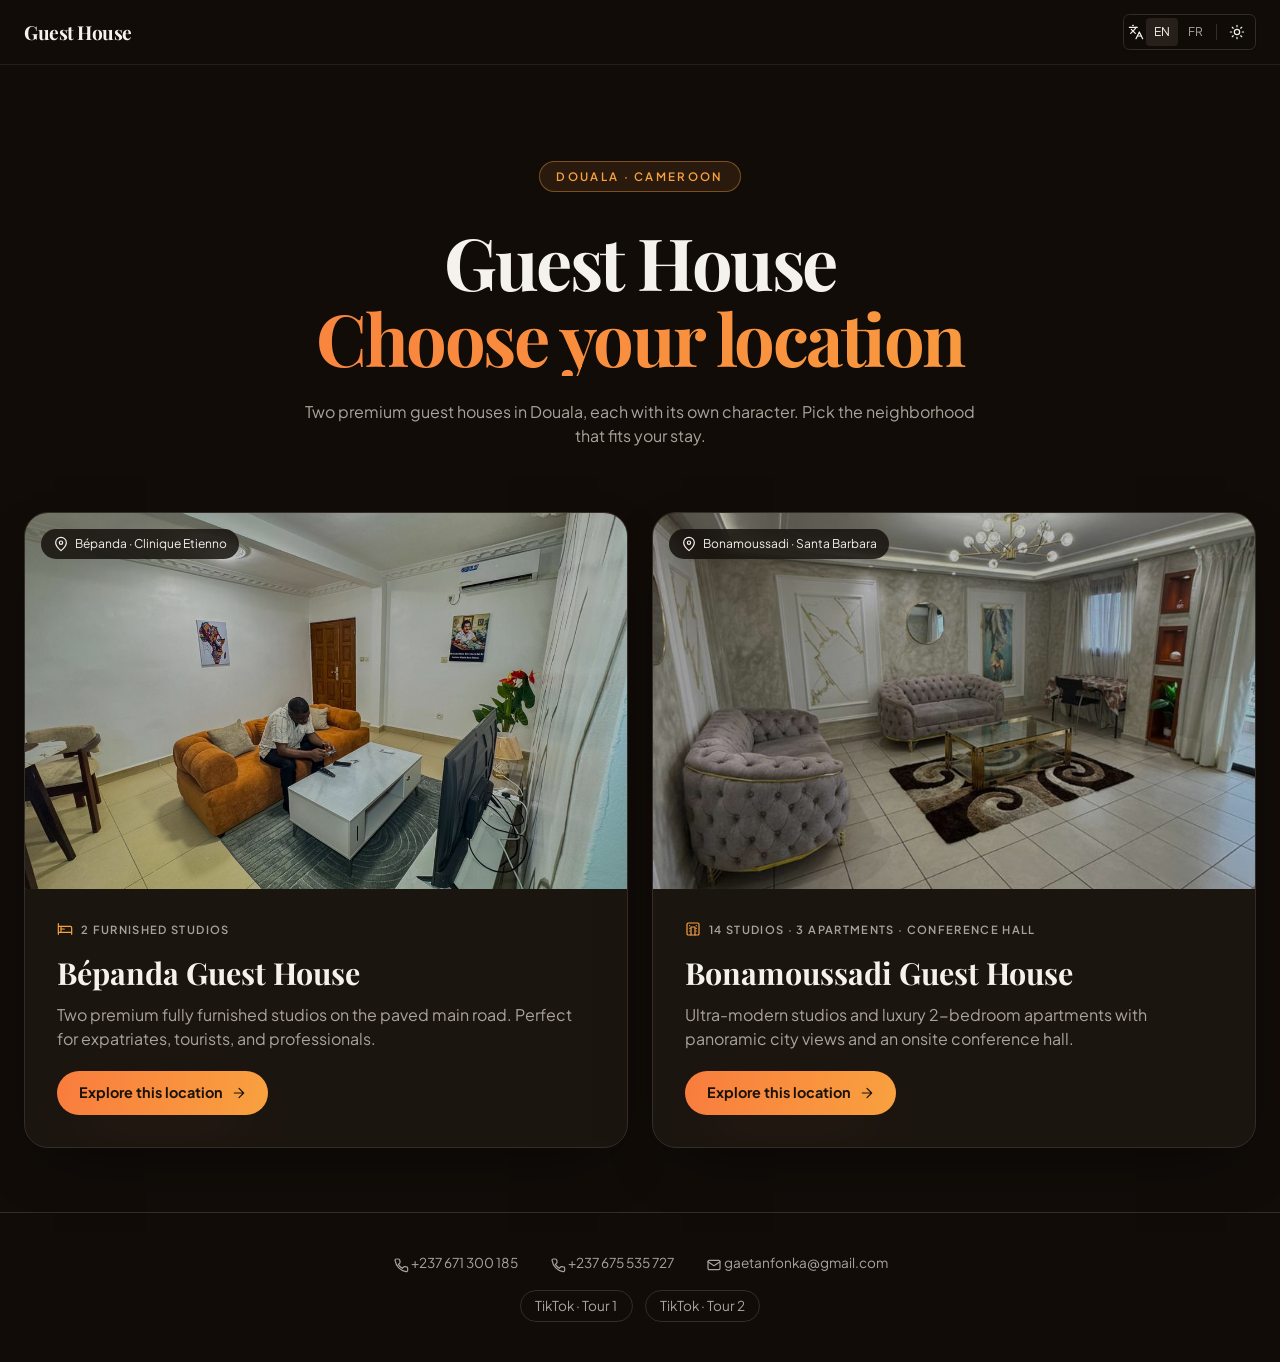
==== index.html @ 6870a605 "Initial upload of Douala Best Dream Stay" ====
<!doctype html>
<html lang="en">

<head>

    <meta charset="utf-8">

    <meta name="viewport"
          content="width=device-width, initial-scale=1">

    <meta name="description"
          content="Explore furnished guest house accommodation in Bépanda and Bonamoussadi, Douala. View property features, amenities, photos and contact details.">

    <meta name="author"
          content="Douala Best Dream Stay">

    <title>
        Douala Best Dream Stay | Furnished Guest Houses in Douala
    </title>
    <link rel="icon" type="image/png" href="favicon.png">
    <link rel="canonical"
          href="https://douala-best-dream-stay.lovable.app/">

    <meta name="robots"
          content="index, follow, max-image-preview:large">

    <meta name="theme-color"
          content="#29221d">

    <!-- Open Graph SEO -->

    <meta property="og:site_name"
          content="Douala Best Dream Stay">

    <meta property="og:locale"
          content="en_US">

    <meta property="og:type"
          content="website">

    <meta property="og:title"
          content="Douala Best Dream Stay | Guest Houses in Douala">

    <meta property="og:description"
          content="Choose between two guest house locations in Bépanda and Bonamoussadi, Douala, Cameroon.">

    <meta property="og:url"
          content="https://douala-best-dream-stay.lovable.app/">

    <meta property="og:image"
          content="https://douala-best-dream-stay.lovable.app/images/bepanda/living1.jpeg">

    <meta property="og:image:alt"
          content="Furnished guest house living space in Douala">

    <!-- Twitter SEO -->

    <meta name="twitter:card"
          content="summary_large_image">

    <meta name="twitter:title"
          content="Douala Best Dream Stay | Guest Houses in Douala">

    <meta name="twitter:description"
          content="Choose between two guest house locations in Bépanda and Bonamoussadi, Douala, Cameroon.">

    <meta name="twitter:image"
          content="https://douala-best-dream-stay.lovable.app/images/bepanda/living1.jpeg">

    <meta name="twitter:image:alt"
          content="Furnished guest house living space in Douala">

    <!-- Structured Data -->

    <script type="application/ld+json">
    {
        "@context": "https://schema.org",
        "@type": "WebSite",
        "name": "Douala Best Dream Stay",
        "url": "https://douala-best-dream-stay.lovable.app/",
        "description": "Guest house accommodation in Bépanda and Bonamoussadi, Douala, Cameroon.",
        "inLanguage": ["en", "fr"],
        "publisher": {
            "@type": "Organization",
            "name": "Douala Best Dream Stay",
            "email": "gaetanfonka@gmail.com",
            "telephone": [
                "+237671300185",
                "+237675535727"
            ]
        }
    }
    </script>

    <!-- Website Icon -->

    <link rel="icon"
          href="favicon.svg"
          type="image/svg+xml">

    <link rel="alternate icon"
          href="favicon.ico"
          type="image/x-icon">

    <!-- Fonts -->

    <link rel="preconnect"
          href="https://fonts.googleapis.com">

    <link rel="preconnect"
          href="https://fonts.gstatic.com"
          crossorigin>

    <link href="https://fonts.googleapis.com/css2?family=Playfair+Display:wght@500;600;700;800&family=Plus+Jakarta+Sans:wght@400;500;600;700&display=swap"
          rel="stylesheet">

    <!-- Main Stylesheet -->

    <link rel="stylesheet"
          href="css/style.css">

</head>

<body data-page="home">

    <!-- JavaScript renders the homepage here -->

    <div id="app"></div>

    <!-- Main JavaScript -->

    <script src="js/script.js"></script>

</body>

</html>
---- css/style.css ----
/* =========================================
   DOUALA BEST DREAM STAY
   Main responsive stylesheet
========================================= */

:root {
    color-scheme: dark;
    --radius: .875rem;
    --background: oklch(.16 .012 60);
    --foreground: oklch(.96 .008 80);
    --card: oklch(.2 .014 62);
    --card-foreground: oklch(.96 .008 80);
    --primary: oklch(.78 .15 65);
    --primary-foreground: oklch(.19 .02 60);
    --secondary: oklch(.25 .016 62);
    --muted: oklch(.24 .014 62);
    --muted-foreground: oklch(.72 .015 70);
    --accent: oklch(.72 .17 45);
    --border: oklch(.3 .016 62);
    --input: oklch(.3 .016 62);
    --gradient-amber: linear-gradient(100deg, var(--accent), var(--primary));
    --shadow-glow: 0 20px 60px -20px color-mix(in oklab, var(--primary) 45%, transparent);
    --shadow-card: 0 24px 60px -30px oklch(0 0 0 / .8);
    --font-display: 'Playfair Display', Georgia, serif;
    --font-sans: 'Plus Jakarta Sans', ui-sans-serif, system-ui, sans-serif;
}

:root.light {
    color-scheme: light;
    --background: oklch(.975 .008 78);
    --foreground: oklch(.22 .018 55);
    --card: oklch(1 0 0);
    --card-foreground: oklch(.22 .018 55);
    --primary: oklch(.55 .15 55);
    --primary-foreground: oklch(.99 .004 80);
    --secondary: oklch(.93 .018 72);
    --muted: oklch(.94 .012 75);
    --muted-foreground: oklch(.48 .02 60);
    --accent: oklch(.63 .17 45);
    --border: oklch(.86 .018 70);
    --input: oklch(.86 .018 70);
    --shadow-glow: 0 20px 55px -24px color-mix(in oklab, var(--primary) 40%, transparent);
    --shadow-card: 0 22px 55px -34px oklch(.3 .03 55 / .35);
}

* {
    box-sizing: border-box;
    border-color: var(--border);
}

html {
    scroll-behavior: smooth;
    scroll-padding-top: 5rem;
}

body {
    margin: 0;
    min-height: 100vh;
    background: var(--background);
    color: var(--foreground);
    font-family: var(--font-sans);
    font-size: 16px;
    line-height: 1.5;
    -webkit-font-smoothing: antialiased;
    transition: background-color 180ms ease, color 180ms ease;
}

button,
a {
    font: inherit;
}

a {
    color: inherit;
    text-decoration: none;
}

button {
    cursor: pointer;
}

h1, h2, h3, .font-display {
    font-family: var(--font-display);
}

img {
    display: block;
    max-width: 100%;
}

.container {
    width: 100%;
    max-width: 80rem;
    padding-inline: 1rem;
    margin-inline: auto;
}

.muted {
    color: var(--muted-foreground);
}

.primary {
    color: var(--primary);
}

.gradient-text {
    color: transparent;
    background: var(--gradient-amber);
    -webkit-background-clip: text;
    background-clip: text;
}

.gradient-button {
    display: inline-flex;
    align-items: center;
    justify-content: center;
    gap: .5rem;
    border: 0;
    border-radius: 999px;
    padding: .72rem 1.35rem;
    color: var(--primary-foreground);
    background: var(--gradient-amber);
    box-shadow: var(--shadow-glow);
    font-size: .9rem;
    font-weight: 700;
    transition: transform .2s ease;
}

.gradient-button:hover {
    transform: scale(1.03);
}

.outline-button {
    display: inline-flex;
    align-items: center;
    justify-content: center;
    border: 1px solid var(--border);
    border-radius: 999px;
    padding: .72rem 1.35rem;
    font-weight: 600;
    transition: border-color .2s ease;
}

.outline-button:hover {
    border-color: var(--primary);
}

/* HEADER */

.site-header {
    position: fixed;
    z-index: 50;
    inset: 0 0 auto;
    min-height: 4rem;
    border-bottom: 1px solid color-mix(in oklab, var(--border) 60%, transparent);
    background: color-mix(in oklab, var(--background) 85%, transparent);
    backdrop-filter: blur(24px);
}

.header-inner {
    display: flex;
    align-items: center;
    justify-content: space-between;
    gap: 1rem;
    min-height: 4rem;
}

.brand {
    font-family: var(--font-display);
    font-size: 1.2rem;
    font-weight: 700;
    letter-spacing: -.025em;
    white-space: nowrap;
}

.brand span {
    color: var(--primary);
}

.desktop-nav {
    display: flex;
    align-items: center;
    gap: 1.4rem;
    color: var(--muted-foreground);
    font-size: .86rem;
}

.desktop-nav a,
.footer a {
    transition: color .18s ease;
}

.desktop-nav a:hover,
.footer a:hover {
    color: var(--foreground);
}

.header-actions {
    display: flex;
    align-items: center;
    gap: .5rem;
}

.preferences {
    display: flex;
    align-items: center;
    height: 2.25rem;
    gap: .1rem;
    padding: .12rem .25rem;
    border: 1px solid var(--border);
    border-radius: .4rem;
    background: color-mix(in oklab, var(--background) 70%, transparent);
    box-shadow: 0 1px 2px #0002;
    backdrop-filter: blur(8px);
}

.preferences .lang-icon {
    margin-left: .3rem;
    color: var(--muted-foreground);
}

.pref-btn {
    min-width: 2rem;
    height: 1.75rem;
    padding: 0 .35rem;
    border: 0;
    border-radius: .25rem;
    color: var(--muted-foreground);
    background: transparent;
    font-size: .75rem;
}

.pref-btn.active {
    color: var(--foreground);
    background: var(--secondary);
}

.pref-divider {
    height: 1rem;
    width: 1px;
    margin: 0 .2rem;
    background: var(--border);
}

.theme-btn {
    width: 1.8rem;
    height: 1.8rem;
    display: grid;
    place-items: center;
    border: 0;
    border-radius: .3rem;
    background: transparent;
    color: var(--foreground);
}

.book-now {
    padding: .55rem 1.15rem;
    font-size: .85rem;
}

.menu-toggle {
    display: none;
    width: 2.25rem;
    height: 2.25rem;
    border: 1px solid var(--border);
    border-radius: .4rem;
    background: transparent;
    color: var(--foreground);
}

.mobile-nav {
    display: none;
    padding: .8rem 1rem 1rem;
    border-top: 1px solid var(--border);
    background: var(--background);
    font-size: .9rem;
}

.mobile-nav.open {
    display: grid;
    gap: .2rem;
}

.mobile-nav a {
    padding: .45rem 0;
    color: var(--muted-foreground);
}

.mobile-nav .gradient-button {
    justify-self: start;
    margin-top: .5rem;
    color: var(--primary-foreground);
    padding: .55rem 1rem;
}

/* HOMEPAGE */

.home-header {
    border-bottom: 1px solid color-mix(in oklab, var(--border) 60%, transparent);
}

.home-header .header-inner {
    min-height: 4rem;
}

.home-main {
    padding: 4rem 0 4rem;
}

.home-intro {
    text-align: center;
}

.eyebrow {
    display: inline-flex;
    align-items: center;
    border: 1px solid color-mix(in oklab, var(--primary) 40%, transparent);
    border-radius: 999px;
    padding: .38rem 1rem;
    color: var(--primary);
    background: color-mix(in oklab, var(--primary) 10%, transparent);
    font-size: .72rem;
    font-weight: 600;
    letter-spacing: .2em;
    text-transform: uppercase;
}

.home-intro h1 {
    margin: 2rem 0 0;
    font-size: clamp(3rem, 7vw, 4.5rem);
    line-height: 1.05;
    font-weight: 700;
    letter-spacing: -.035em;
}

.home-intro h1 span {
    display: block;
}

.home-intro p {
    max-width: 42rem;
    margin: 1.5rem auto 0;
    color: var(--muted-foreground);
}

.location-grid {
    display: grid;
    grid-template-columns: 1fr;
    gap: 1.5rem;
    margin-top: 4rem;
}

.location-card {
    overflow: hidden;
    border: 1px solid var(--border);
    border-radius: 1.5rem;
    background: var(--card);
    box-shadow: var(--shadow-card);
    transition: border-color .2s ease;
}

.location-card:hover {
    border-color: color-mix(in oklab, var(--primary) 50%, transparent);
}

.location-image {
    position: relative;
    overflow: hidden;
}

.location-image img {
    width: 100%;
    aspect-ratio: 16/10;
    object-fit: cover;
    filter: brightness(.75);
    transition: transform .7s ease;
}

.location-card:hover .location-image img {
    transform: scale(1.05);
}

.location-chip {
    position: absolute;
    top: 1rem;
    left: 1rem;
    display: inline-flex;
    align-items: center;
    gap: .4rem;
    border-radius: 999px;
    padding: .38rem .75rem;
    background: color-mix(in oklab, var(--background) 80%, transparent);
    backdrop-filter: blur(10px);
    font-size: .75rem;
}

.location-content {
    padding: 1.5rem;
}

.location-meta {
    display: flex;
    align-items: center;
    gap: .5rem;
    color: var(--muted-foreground);
    font-size: .7rem;
    font-weight: 600;
    letter-spacing: .12em;
    text-transform: uppercase;
}

.location-content h2 {
    margin: 1rem 0 0;
    font-size: clamp(1.5rem,3vw,1.9rem);
    line-height: 1.25;
}

.location-content p {
    margin: .7rem 0 0;
    color: var(--muted-foreground);
}

.location-content .gradient-button {
    margin-top: 1.25rem;
}

/* PROPERTY PAGES */

.property-main {
    padding-top: 4rem;
}

.property-hero {
    display: grid;
    grid-template-columns: 1fr;
    align-items: center;
    gap: 3rem;
    padding-top: 4rem;
    padding-bottom: 6rem;
}

.property-copy h1 {
    margin: 2rem 0 0;
    font-size: clamp(3rem,5.5vw,3.75rem);
    line-height: 1.05;
    letter-spacing: -.035em;
}

.property-copy h1 span {
    display: block;
}

.property-copy > p {
    max-width: 36rem;
    margin: 1.5rem 0 0;
    color: var(--muted-foreground);
}

.hero-actions {
    display: flex;
    flex-wrap: wrap;
    gap: .75rem;
    margin-top: 2rem;
}

.stats {
    display: flex;
    gap: 2.5rem;
    margin: 2.5rem 0 0;
}

.stats dt {
    color: var(--primary);
    font-family: var(--font-display);
    font-size: 1.5rem;
    font-weight: 700;
}

.stats dd {
    margin: 0;
    color: var(--muted-foreground);
    font-size: .85rem;
}

.hero-carousel {
    position: relative;
    overflow: hidden;
    border: 1px solid var(--border);
    border-radius: 1rem;
    box-shadow: var(--shadow-card);
}

.hero-carousel img {
    width: 100%;
    aspect-ratio: 4/3;
    object-fit: cover;
}

.carousel-shade {
    position: absolute;
    inset: 0;
    pointer-events: none;
    background: linear-gradient(to top, color-mix(in oklab, var(--background) 85%, transparent), transparent 55%);
}

.carousel-label {
    position: absolute;
    bottom: 1.25rem;
    left: 1.5rem;
    font-family: var(--font-display);
    font-size: 1.35rem;
    font-weight: 600;
}

.carousel-arrow {
    position: absolute;
    top: 50%;
    transform: translateY(-50%);
    display: grid;
    place-items: center;
    width: 2.5rem;
    height: 2.5rem;
    border: 0;
    border-radius: 50%;
    color: var(--foreground);
    background: color-mix(in oklab, var(--background) 70%, transparent);
    backdrop-filter: blur(10px);
}

.carousel-arrow:hover {
    background: var(--background);
}

.carousel-arrow.prev {
    left: .75rem;
}

.carousel-arrow.next {
    right: .75rem;
}

.content-section {
    padding: 4rem 0;
}

.section-title {
    margin: 0;
    font-size: 1.875rem;
    line-height: 1.2;
}

.section-lead {
    max-width: 42rem;
    margin: .75rem 0 0;
    color: var(--muted-foreground);
}

/* FEATURES */

.feature-grid {
    display: grid;
    grid-template-columns: 1fr;
    gap: 1.5rem;
    margin-top: 2.5rem;
}

.feature-card {
    overflow: hidden;
    border: 1px solid var(--border);
    border-radius: 1rem;
    background: var(--card);
    box-shadow: var(--shadow-card);
}

.feature-card img {
    width: 100%;
    aspect-ratio: 16/10;
    object-fit: cover;
}

.feature-card-copy {
    padding: 1.5rem;
}

.feature-card h3 {
    margin: 0;
    font-size: 1.25rem;
    font-weight: 600;
}

.feature-card p {
    margin: .5rem 0 0;
    color: var(--muted-foreground);
    font-size: .88rem;
}

/* GALLERY */

.gallery-section {
    padding: 5rem 0;
}

.gallery-grid {
    display: grid;
    grid-template-columns: 1fr;
    gap: 1rem;
    margin-top: 2.5rem;
}

.gallery-item {
    position: relative;
    overflow: hidden;
    border: 1px solid var(--border);
    border-radius: 1rem;
    box-shadow: var(--shadow-card);
}

.gallery-item img {
    width: 100%;
    aspect-ratio: 4/3;
    object-fit: cover;
    transition: transform .7s ease;
}

.gallery-item:hover img {
    transform: scale(1.05);
}

.gallery-item::after {
    content: '';
    position: absolute;
    inset: 0;
    background: linear-gradient(to top, color-mix(in oklab, var(--background) 85%, transparent), transparent 70%);
    pointer-events: none;
}

.gallery-item figcaption {
    position: absolute;
    z-index: 1;
    bottom: 1rem;
    left: 1.25rem;
    font-size: .88rem;
    font-weight: 600;
}

/* AMENITIES */

.amenity-grid {
    display: grid;
    grid-template-columns: 1fr;
    gap: 1rem;
    margin-top: 2.5rem;
}

.amenity-card {
    padding: 1.5rem;
    border: 1px solid var(--border);
    border-radius: 1rem;
    background: var(--card);
    box-shadow: var(--shadow-card);
    transition: border-color .2s ease;
}

.amenity-card:hover {
    border-color: color-mix(in oklab, var(--primary) 50%, transparent);
}

.amenity-card h3 {
    margin: .8rem 0 0;
    font-size: 1.12rem;
    font-weight: 600;
}

.amenity-card p {
    margin: .25rem 0 0;
    color: var(--muted-foreground);
    font-size: .85rem;
}

/* GUEST POLICY */

.policy-section {
    padding: 5rem 0;
    border-block: 1px solid var(--border);
    background: color-mix(in oklab, var(--card) 40%, transparent);
}

.policy-inner {
    max-width: 64rem;
}

.policy-grid {
    display: grid;
    grid-template-columns: 1fr;
    gap: 1.5rem;
    margin-top: 2.5rem;
}

.policy-card {
    padding: 1.5rem;
    border: 1px solid var(--border);
    border-radius: 1rem;
    background: var(--card);
    box-shadow: var(--shadow-card);
}

.policy-card h3 {
    margin: 0;
    color: var(--primary);
    font-size: 1.12rem;
    font-weight: 600;
}

.policy-card ul {
    display: grid;
    gap: .5rem;
    margin: .75rem 0 0;
    padding: 0;
    list-style: none;
    color: var(--muted-foreground);
    font-size: .88rem;
}

.policy-card li {
    display: flex;
    gap: .55rem;
}

.policy-card li::before {
    content: '•';
    color: var(--primary);
}

.policy-note {
    margin: 2rem 0 0;
    color: var(--muted-foreground);
    font-size: .88rem;
}

/* CONTACT */

.contact-section {
    max-width: 64rem;
    padding: 5rem 0;
}

.contact-grid {
    display: grid;
    grid-template-columns: 1fr;
    gap: 1rem;
    margin-top: 2.5rem;
}

.contact-card {
    padding: 1.5rem;
    border: 1px solid var(--border);
    border-radius: 1rem;
    background: var(--card);
    box-shadow: var(--shadow-card);
    transition: border-color .2s ease;
}

.contact-card:hover {
    border-color: var(--primary);
}

.contact-label {
    margin: .8rem 0 0;
    color: var(--muted-foreground);
    font-size: .85rem;
}

.contact-value {
    margin: .15rem 0 0;
    font-family: var(--font-display);
    font-size: 1.25rem;
    font-weight: 600;
}

.contact-location {
    margin-top: 1rem;
}

.contact-location .contact-value {
    margin-top: .15rem;
}

.contact-cta {
    margin-top: 2rem;
}

/* FOOTER */

.footer {
    padding: 2.5rem 0;
    border-top: 1px solid var(--border);
}

.footer-inner {
    display: flex;
    flex-direction: column;
    align-items: center;
    gap: 1rem;
    color: var(--muted-foreground);
    font-size: .85rem;
}

.footer-contact,
.footer-social {
    display: flex;
    flex-wrap: wrap;
    justify-content: center;
    gap: .5rem 2rem;
}

.footer-social {
    gap: .75rem;
}

.footer-social a {
    padding: .3rem .9rem;
    border: 1px solid var(--border);
    border-radius: 999px;
}

/* ICONS */

.icon {
    display: inline-block;
    width: 1.2rem;
    height: 1.2rem;
    flex: 0 0 auto;
    vertical-align: middle;
}

.icon.small {
    width: 1rem;
    height: 1rem;
}

/* TABLETS */

@media (min-width: 640px) {

    .container {
        padding-inline: 1.5rem;
    }

    .section-title {
        font-size: 2.25rem;
    }

    .feature-grid,
    .gallery-grid,
    .amenity-grid,
    .policy-grid,
    .contact-grid {
        grid-template-columns: repeat(2, minmax(0, 1fr));
    }

    .home-main {
        padding-top: 6rem;
    }

    .home-intro h1 {
        font-size: 4.5rem;
    }

    .location-content {
        padding: 2rem;
    }
}

/* NAVIGATION RESPONSIVENESS */

@media (max-width: 1023px) {

    .desktop-nav {
        display: none;
    }

    .menu-toggle {
        display: grid;
        place-items: center;
    }

    .book-now {
        display: none;
    }

    .property-hero {
        gap: 2rem;
    }
}

/* SMALL SCREENS */

@media (max-width: 639px) {

    .container {
        padding-inline: 1rem;
    }

    .feature-grid,
    .gallery-grid,
    .amenity-grid,
    .policy-grid,
    .contact-grid {
        grid-template-columns: 1fr;
    }
}

@media (max-width: 767px) {

    .property-hero {
        padding-top: 3rem;
        padding-bottom: 4rem;
    }

    .property-copy h1 {
        font-size: clamp(2.7rem, 12vw, 3.5rem);
    }

    .home-intro h1 {
        font-size: clamp(2.7rem, 11vw, 4rem);
    }

    .location-grid {
        margin-top: 2.5rem;
    }
}

/* DESKTOP */

@media (min-width: 1024px) {

    .location-grid,
    .property-hero {
        grid-template-columns: repeat(2, minmax(0, 1fr));
    }

    .gallery-grid,
    .amenity-grid {
        grid-template-columns: repeat(3, minmax(0, 1fr));
    }

    .property-hero {
        padding-top: 6rem;
        padding-bottom: 6rem;
    }
}

/* VERY SMALL SCREENS */

@media (max-width: 440px) {

    .brand {
        font-size: 1rem;
    }

    .preferences {
        transform: scale(.94);
        transform-origin: right center;
    }

    .stats {
        gap: 1.4rem;
    }

    .gallery-grid,
    .amenity-grid {
        grid-template-columns: 1fr;
    }

    .contact-value {
        font-size: 1.08rem;
    }
}
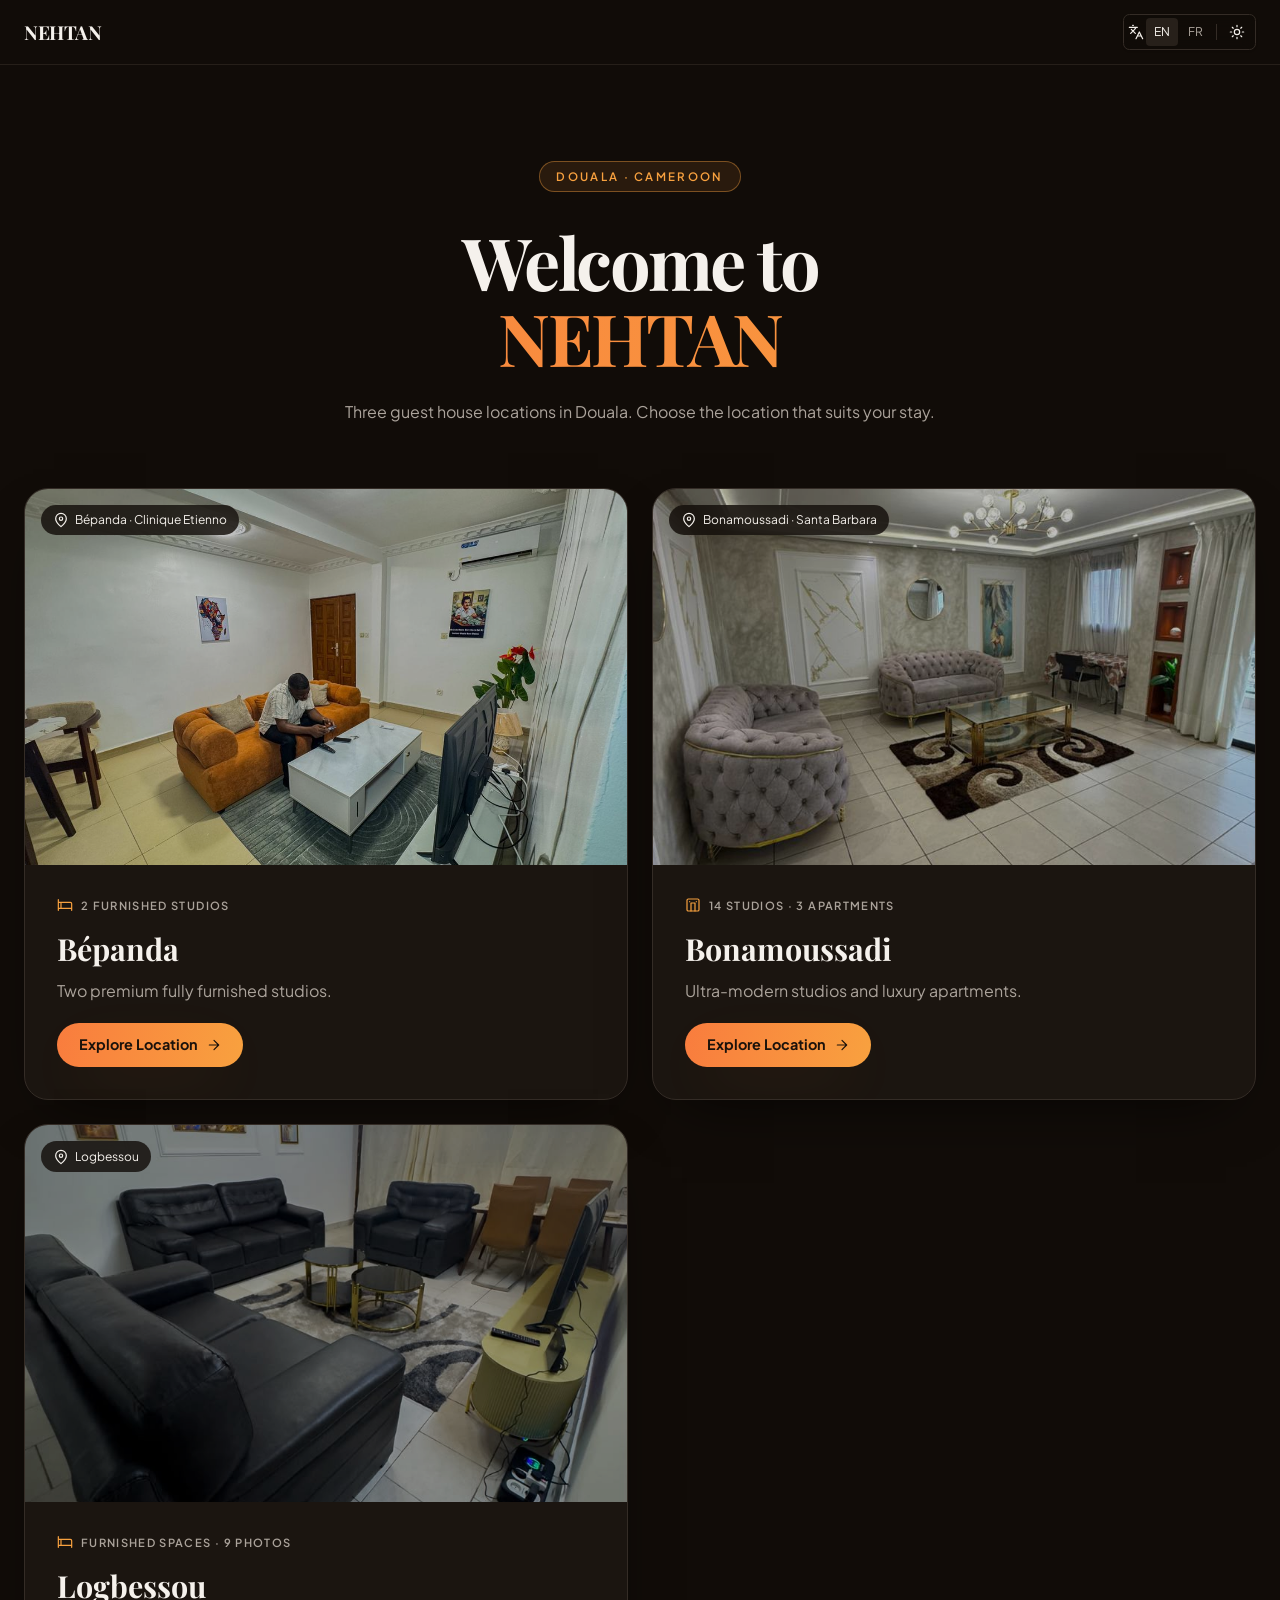
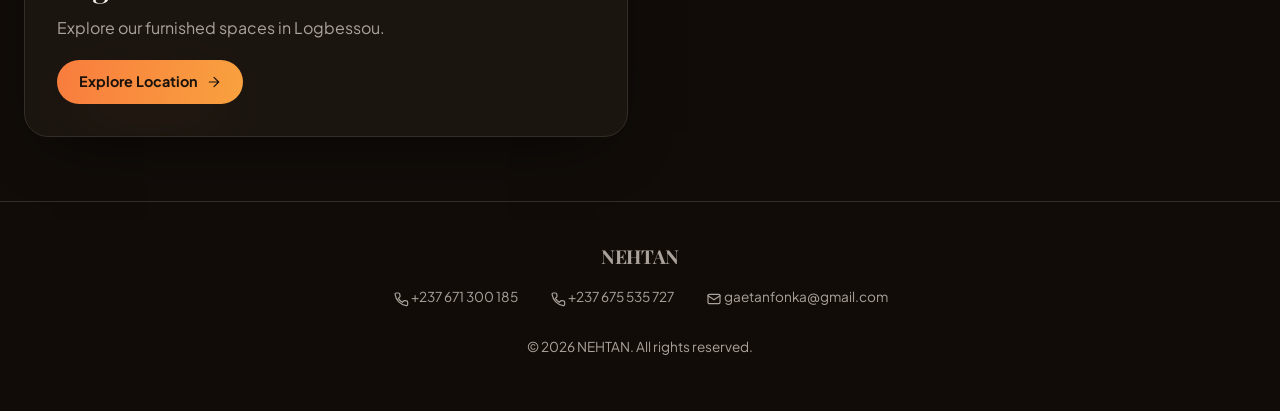
==== commit a3a77e05: "Update website and add Logbessou property" ====
--- a/index.html
+++ b/index.html
@@ -1,136 +1,22 @@
 <!doctype html>
 <html lang="en">
-
 <head>
-
-    <meta charset="utf-8">
-
-    <meta name="viewport"
-          content="width=device-width, initial-scale=1">
-
-    <meta name="description"
-          content="Explore furnished guest house accommodation in Bépanda and Bonamoussadi, Douala. View property features, amenities, photos and contact details.">
-
-    <meta name="author"
-          content="Douala Best Dream Stay">
-
-    <title>
-        Douala Best Dream Stay | Furnished Guest Houses in Douala
-    </title>
-    <link rel="icon" type="image/png" href="favicon.png">
-    <link rel="canonical"
-          href="https://douala-best-dream-stay.lovable.app/">
-
-    <meta name="robots"
-          content="index, follow, max-image-preview:large">
-
-    <meta name="theme-color"
-          content="#29221d">
-
-    <!-- Open Graph SEO -->
-
-    <meta property="og:site_name"
-          content="Douala Best Dream Stay">
-
-    <meta property="og:locale"
-          content="en_US">
-
-    <meta property="og:type"
-          content="website">
-
-    <meta property="og:title"
-          content="Douala Best Dream Stay | Guest Houses in Douala">
-
-    <meta property="og:description"
-          content="Choose between two guest house locations in Bépanda and Bonamoussadi, Douala, Cameroon.">
-
-    <meta property="og:url"
-          content="https://douala-best-dream-stay.lovable.app/">
-
-    <meta property="og:image"
-          content="https://douala-best-dream-stay.lovable.app/images/bepanda/living1.jpeg">
-
-    <meta property="og:image:alt"
-          content="Furnished guest house living space in Douala">
-
-    <!-- Twitter SEO -->
-
-    <meta name="twitter:card"
-          content="summary_large_image">
-
-    <meta name="twitter:title"
-          content="Douala Best Dream Stay | Guest Houses in Douala">
-
-    <meta name="twitter:description"
-          content="Choose between two guest house locations in Bépanda and Bonamoussadi, Douala, Cameroon.">
-
-    <meta name="twitter:image"
-          content="https://douala-best-dream-stay.lovable.app/images/bepanda/living1.jpeg">
-
-    <meta name="twitter:image:alt"
-          content="Furnished guest house living space in Douala">
-
-    <!-- Structured Data -->
-
-    <script type="application/ld+json">
-    {
-        "@context": "https://schema.org",
-        "@type": "WebSite",
-        "name": "Douala Best Dream Stay",
-        "url": "https://douala-best-dream-stay.lovable.app/",
-        "description": "Guest house accommodation in Bépanda and Bonamoussadi, Douala, Cameroon.",
-        "inLanguage": ["en", "fr"],
-        "publisher": {
-            "@type": "Organization",
-            "name": "Douala Best Dream Stay",
-            "email": "gaetanfonka@gmail.com",
-            "telephone": [
-                "+237671300185",
-                "+237675535727"
-            ]
-        }
-    }
-    </script>
-
-    <!-- Website Icon -->
-
-    <link rel="icon"
-          href="favicon.svg"
-          type="image/svg+xml">
-
-    <link rel="alternate icon"
-          href="favicon.ico"
-          type="image/x-icon">
-
-    <!-- Fonts -->
-
-    <link rel="preconnect"
-          href="https://fonts.googleapis.com">
-
-    <link rel="preconnect"
-          href="https://fonts.gstatic.com"
-          crossorigin>
-
-    <link href="https://fonts.googleapis.com/css2?family=Playfair+Display:wght@500;600;700;800&family=Plus+Jakarta+Sans:wght@400;500;600;700&display=swap"
-          rel="stylesheet">
-
-    <!-- Main Stylesheet -->
-
-    <link rel="stylesheet"
-          href="css/style.css">
-
+  <meta charset="utf-8">
+  <meta name="viewport" content="width=device-width, initial-scale=1">
+  <meta name="description" content="Three guest houses in Douala, Cameroon: Bépanda, Bonamoussadi and Logbessou. Fully furnished studios and luxury apartments.">
+  <meta property="og:title" content="Dwala Best Dreams — Choose Your Location">
+  <meta property="og:description" content="Three guest houses in Douala, Cameroon. Pick the neighborhood that fits your stay.">
+  <meta property="og:type" content="website">
+  <meta name="twitter:card" content="summary_large_image">
+  <title>Dwala Best Dreams — Choose Your Location</title>
+  <link rel="icon" href="favicon.ico" type="image/x-icon">
+  <link rel="preconnect" href="https://fonts.googleapis.com">
+  <link rel="preconnect" href="https://fonts.gstatic.com" crossorigin>
+  <link href="https://fonts.googleapis.com/css2?family=Playfair+Display:wght@500;600;700;800&family=Plus+Jakarta+Sans:wght@400;500;600;700&display=swap" rel="stylesheet">
+  <link rel="stylesheet" href="css/style.css">
 </head>
-
 <body data-page="home">
-
-    <!-- JavaScript renders the homepage here -->
-
-    <div id="app"></div>
-
-    <!-- Main JavaScript -->
-
-    <script src="js/script.js"></script>
-
+  <div id="app"></div>
+  <script src="js/script.js"></script>
 </body>
-
 </html>
--- a/css/style.css
+++ b/css/style.css
@@ -1,978 +1,198 @@
-/* =========================================
-   DOUALA BEST DREAM STAY
-   Main responsive stylesheet
-========================================= */
+:root {
+  color-scheme: dark;
+  --radius: .875rem;
+  --background: oklch(.16 .012 60);
+  --foreground: oklch(.96 .008 80);
+  --card: oklch(.2 .014 62);
+  --card-foreground: oklch(.96 .008 80);
+  --primary: oklch(.78 .15 65);
+  --primary-foreground: oklch(.19 .02 60);
+  --secondary: oklch(.25 .016 62);
+  --muted: oklch(.24 .014 62);
+  --muted-foreground: oklch(.72 .015 70);
+  --accent: oklch(.72 .17 45);
+  --border: oklch(.3 .016 62);
+  --input: oklch(.3 .016 62);
+  --gradient-amber: linear-gradient(100deg, var(--accent), var(--primary));
+  --shadow-glow: 0 20px 60px -20px color-mix(in oklab, var(--primary) 45%, transparent);
+  --shadow-card: 0 24px 60px -30px oklch(0 0 0 / .8);
+  --font-display: 'Playfair Display', Georgia, serif;
+  --font-sans: 'Plus Jakarta Sans', ui-sans-serif, system-ui, sans-serif;
+}
+:root.light {
+  color-scheme: light;
+  --background: oklch(.975 .008 78);
+  --foreground: oklch(.22 .018 55);
+  --card: oklch(1 0 0);
+  --card-foreground: oklch(.22 .018 55);
+  --primary: oklch(.55 .15 55);
+  --primary-foreground: oklch(.99 .004 80);
+  --secondary: oklch(.93 .018 72);
+  --muted: oklch(.94 .012 75);
+  --muted-foreground: oklch(.48 .02 60);
+  --accent: oklch(.63 .17 45);
+  --border: oklch(.86 .018 70);
+  --input: oklch(.86 .018 70);
+  --shadow-glow: 0 20px 55px -24px color-mix(in oklab, var(--primary) 40%, transparent);
+  --shadow-card: 0 22px 55px -34px oklch(.3 .03 55 / .35);
+}
+* { box-sizing: border-box; border-color: var(--border); }
+html { scroll-behavior: smooth; scroll-padding-top: 5rem; }
+body { margin: 0; min-height: 100vh; background: var(--background); color: var(--foreground); font-family: var(--font-sans); font-size: 16px; line-height: 1.5; -webkit-font-smoothing: antialiased; transition: background-color 180ms ease, color 180ms ease; }
+button, a { font: inherit; }
+a { color: inherit; text-decoration: none; }
+button { cursor: pointer; }
+h1,h2,h3,.font-display { font-family: var(--font-display); }
+img { display: block; max-width: 100%; }
+.container { width: 100%; max-width: 80rem; padding-inline: 1rem; margin-inline: auto; }
+.muted { color: var(--muted-foreground); }
+.primary { color: var(--primary); }
+.gradient-text { color: transparent; background: var(--gradient-amber); -webkit-background-clip: text; background-clip: text; }
+.gradient-button { display: inline-flex; align-items: center; justify-content: center; gap: .5rem; border: 0; border-radius: 999px; padding: .72rem 1.35rem; color: var(--primary-foreground); background: var(--gradient-amber); box-shadow: var(--shadow-glow); font-size: .9rem; font-weight: 700; transition: transform .2s ease; }
+.gradient-button:hover { transform: scale(1.03); }
+.outline-button { display: inline-flex; align-items: center; justify-content: center; border: 1px solid var(--border); border-radius: 999px; padding: .72rem 1.35rem; font-weight: 600; transition: border-color .2s ease; }
+.outline-button:hover { border-color: var(--primary); }
+.site-header { position: fixed; z-index: 50; inset: 0 0 auto; min-height: 4rem; border-bottom: 1px solid color-mix(in oklab, var(--border) 60%, transparent); background: color-mix(in oklab, var(--background) 85%, transparent); backdrop-filter: blur(24px); }
+.header-inner { display: flex; align-items: center; justify-content: space-between; gap: 1rem; min-height: 4rem; }
+.brand { font-family: var(--font-display); font-size: 1.2rem; font-weight: 700; letter-spacing: -.025em; white-space: nowrap; }
+.brand span { color: var(--primary); }
+.desktop-nav { display: flex; align-items: center; gap: 1.4rem; color: var(--muted-foreground); font-size: .86rem; }
+.desktop-nav a, .footer a { transition: color .18s ease; }
+.desktop-nav a:hover, .footer a:hover { color: var(--foreground); }
+.header-actions { display: flex; align-items: center; gap: .5rem; }
+.preferences { display: flex; align-items: center; height: 2.25rem; gap: .1rem; padding: .12rem .25rem; border: 1px solid var(--border); border-radius: .4rem; background: color-mix(in oklab, var(--background) 70%, transparent); box-shadow: 0 1px 2px #0002; backdrop-filter: blur(8px); }
+.preferences .lang-icon { margin-left: .3rem; color: var(--muted-foreground); }
+.pref-btn { min-width: 2rem; height: 1.75rem; padding: 0 .35rem; border: 0; border-radius: .25rem; color: var(--muted-foreground); background: transparent; font-size: .75rem; }
+.pref-btn.active { color: var(--foreground); background: var(--secondary); }
+.pref-divider { height: 1rem; width: 1px; margin: 0 .2rem; background: var(--border); }
+.theme-btn { width: 1.8rem; height: 1.8rem; display: grid; place-items: center; border: 0; border-radius: .3rem; background: transparent; color: var(--foreground); }
+.book-now { padding: .55rem 1.15rem; font-size: .85rem; }
+.menu-toggle { display: none; width: 2.25rem; height: 2.25rem; border: 1px solid var(--border); border-radius: .4rem; background: transparent; color: var(--foreground); }
+.mobile-nav { display: none; padding: .8rem 1rem 1rem; border-top: 1px solid var(--border); background: var(--background); font-size: .9rem; }
+.mobile-nav.open { display: grid; gap: .2rem; }
+.mobile-nav a { padding: .45rem 0; color: var(--muted-foreground); }
+.mobile-nav .gradient-button { justify-self: start; margin-top: .5rem; color: var(--primary-foreground); padding: .55rem 1rem; }
 
-:root {
-    color-scheme: dark;
-    --radius: .875rem;
-    --background: oklch(.16 .012 60);
-    --foreground: oklch(.96 .008 80);
-    --card: oklch(.2 .014 62);
-    --card-foreground: oklch(.96 .008 80);
-    --primary: oklch(.78 .15 65);
-    --primary-foreground: oklch(.19 .02 60);
-    --secondary: oklch(.25 .016 62);
-    --muted: oklch(.24 .014 62);
-    --muted-foreground: oklch(.72 .015 70);
-    --accent: oklch(.72 .17 45);
-    --border: oklch(.3 .016 62);
-    --input: oklch(.3 .016 62);
-    --gradient-amber: linear-gradient(100deg, var(--accent), var(--primary));
-    --shadow-glow: 0 20px 60px -20px color-mix(in oklab, var(--primary) 45%, transparent);
-    --shadow-card: 0 24px 60px -30px oklch(0 0 0 / .8);
-    --font-display: 'Playfair Display', Georgia, serif;
-    --font-sans: 'Plus Jakarta Sans', ui-sans-serif, system-ui, sans-serif;
-}
+/* Homepage */
+.home-header { border-bottom: 1px solid color-mix(in oklab, var(--border) 60%, transparent); }
+.home-header .header-inner { min-height: 4rem; }
+.home-main { padding: 4rem 0 4rem; }
+.home-intro { text-align: center; }
+.eyebrow { display: inline-flex; align-items: center; border: 1px solid color-mix(in oklab, var(--primary) 40%, transparent); border-radius: 999px; padding: .38rem 1rem; color: var(--primary); background: color-mix(in oklab, var(--primary) 10%, transparent); font-size: .72rem; font-weight: 600; letter-spacing: .2em; text-transform: uppercase; }
+.home-intro h1 { margin: 2rem 0 0; font-size: clamp(3rem, 7vw, 4.5rem); line-height: 1.05; font-weight: 700; letter-spacing: -.035em; }
+.home-intro h1 span { display: block; }
+.home-intro p { max-width: 42rem; margin: 1.5rem auto 0; color: var(--muted-foreground); }
+.location-grid { display: grid; grid-template-columns: 1fr; gap: 1.5rem; margin-top: 4rem; }
+.location-card { overflow: hidden; border: 1px solid var(--border); border-radius: 1.5rem; background: var(--card); box-shadow: var(--shadow-card); transition: border-color .2s ease; }
+.location-card:hover { border-color: color-mix(in oklab, var(--primary) 50%, transparent); }
+.location-image { position: relative; overflow: hidden; }
+.location-image img { width: 100%; aspect-ratio: 16/10; object-fit: cover; filter: brightness(.75); transition: transform .7s ease; }
+.location-card:hover .location-image img { transform: scale(1.05); }
+.location-chip { position: absolute; top: 1rem; left: 1rem; display: inline-flex; align-items: center; gap: .4rem; border-radius: 999px; padding: .38rem .75rem; background: color-mix(in oklab, var(--background) 80%, transparent); backdrop-filter: blur(10px); font-size: .75rem; }
+.location-content { padding: 1.5rem; }
+.location-meta { display: flex; align-items: center; gap: .5rem; color: var(--muted-foreground); font-size: .7rem; font-weight: 600; letter-spacing: .12em; text-transform: uppercase; }
+.location-content h2 { margin: 1rem 0 0; font-size: clamp(1.5rem,3vw,1.9rem); line-height: 1.25; }
+.location-content p { margin: .7rem 0 0; color: var(--muted-foreground); }
+.location-content .gradient-button { margin-top: 1.25rem; }
 
-:root.light {
-    color-scheme: light;
-    --background: oklch(.975 .008 78);
-    --foreground: oklch(.22 .018 55);
-    --card: oklch(1 0 0);
-    --card-foreground: oklch(.22 .018 55);
-    --primary: oklch(.55 .15 55);
-    --primary-foreground: oklch(.99 .004 80);
-    --secondary: oklch(.93 .018 72);
-    --muted: oklch(.94 .012 75);
-    --muted-foreground: oklch(.48 .02 60);
-    --accent: oklch(.63 .17 45);
-    --border: oklch(.86 .018 70);
-    --input: oklch(.86 .018 70);
-    --shadow-glow: 0 20px 55px -24px color-mix(in oklab, var(--primary) 40%, transparent);
-    --shadow-card: 0 22px 55px -34px oklch(.3 .03 55 / .35);
-}
-
-* {
-    box-sizing: border-box;
-    border-color: var(--border);
-}
-
-html {
-    scroll-behavior: smooth;
-    scroll-padding-top: 5rem;
-}
-
-body {
-    margin: 0;
-    min-height: 100vh;
-    background: var(--background);
-    color: var(--foreground);
-    font-family: var(--font-sans);
-    font-size: 16px;
-    line-height: 1.5;
-    -webkit-font-smoothing: antialiased;
-    transition: background-color 180ms ease, color 180ms ease;
-}
-
-button,
-a {
-    font: inherit;
-}
-
-a {
-    color: inherit;
-    text-decoration: none;
-}
-
-button {
-    cursor: pointer;
-}
-
-h1, h2, h3, .font-display {
-    font-family: var(--font-display);
-}
-
-img {
-    display: block;
-    max-width: 100%;
-}
-
-.container {
-    width: 100%;
-    max-width: 80rem;
-    padding-inline: 1rem;
-    margin-inline: auto;
-}
-
-.muted {
-    color: var(--muted-foreground);
-}
-
-.primary {
-    color: var(--primary);
-}
-
-.gradient-text {
-    color: transparent;
-    background: var(--gradient-amber);
-    -webkit-background-clip: text;
-    background-clip: text;
-}
-
-.gradient-button {
-    display: inline-flex;
-    align-items: center;
-    justify-content: center;
-    gap: .5rem;
-    border: 0;
-    border-radius: 999px;
-    padding: .72rem 1.35rem;
-    color: var(--primary-foreground);
-    background: var(--gradient-amber);
-    box-shadow: var(--shadow-glow);
-    font-size: .9rem;
-    font-weight: 700;
-    transition: transform .2s ease;
-}
-
-.gradient-button:hover {
-    transform: scale(1.03);
-}
-
-.outline-button {
-    display: inline-flex;
-    align-items: center;
-    justify-content: center;
-    border: 1px solid var(--border);
-    border-radius: 999px;
-    padding: .72rem 1.35rem;
-    font-weight: 600;
-    transition: border-color .2s ease;
-}
-
-.outline-button:hover {
-    border-color: var(--primary);
-}
-
-/* HEADER */
-
-.site-header {
-    position: fixed;
-    z-index: 50;
-    inset: 0 0 auto;
-    min-height: 4rem;
-    border-bottom: 1px solid color-mix(in oklab, var(--border) 60%, transparent);
-    background: color-mix(in oklab, var(--background) 85%, transparent);
-    backdrop-filter: blur(24px);
-}
-
-.header-inner {
-    display: flex;
-    align-items: center;
-    justify-content: space-between;
-    gap: 1rem;
-    min-height: 4rem;
-}
-
-.brand {
-    font-family: var(--font-display);
-    font-size: 1.2rem;
-    font-weight: 700;
-    letter-spacing: -.025em;
-    white-space: nowrap;
-}
-
-.brand span {
-    color: var(--primary);
-}
-
-.desktop-nav {
-    display: flex;
-    align-items: center;
-    gap: 1.4rem;
-    color: var(--muted-foreground);
-    font-size: .86rem;
-}
-
-.desktop-nav a,
-.footer a {
-    transition: color .18s ease;
-}
-
-.desktop-nav a:hover,
-.footer a:hover {
-    color: var(--foreground);
-}
-
-.header-actions {
-    display: flex;
-    align-items: center;
-    gap: .5rem;
-}
-
-.preferences {
-    display: flex;
-    align-items: center;
-    height: 2.25rem;
-    gap: .1rem;
-    padding: .12rem .25rem;
-    border: 1px solid var(--border);
-    border-radius: .4rem;
-    background: color-mix(in oklab, var(--background) 70%, transparent);
-    box-shadow: 0 1px 2px #0002;
-    backdrop-filter: blur(8px);
-}
-
-.preferences .lang-icon {
-    margin-left: .3rem;
-    color: var(--muted-foreground);
-}
-
-.pref-btn {
-    min-width: 2rem;
-    height: 1.75rem;
-    padding: 0 .35rem;
-    border: 0;
-    border-radius: .25rem;
-    color: var(--muted-foreground);
-    background: transparent;
-    font-size: .75rem;
-}
-
-.pref-btn.active {
-    color: var(--foreground);
-    background: var(--secondary);
-}
-
-.pref-divider {
-    height: 1rem;
-    width: 1px;
-    margin: 0 .2rem;
-    background: var(--border);
-}
-
-.theme-btn {
-    width: 1.8rem;
-    height: 1.8rem;
-    display: grid;
-    place-items: center;
-    border: 0;
-    border-radius: .3rem;
-    background: transparent;
-    color: var(--foreground);
-}
-
-.book-now {
-    padding: .55rem 1.15rem;
-    font-size: .85rem;
-}
-
-.menu-toggle {
-    display: none;
-    width: 2.25rem;
-    height: 2.25rem;
-    border: 1px solid var(--border);
-    border-radius: .4rem;
-    background: transparent;
-    color: var(--foreground);
-}
-
-.mobile-nav {
-    display: none;
-    padding: .8rem 1rem 1rem;
-    border-top: 1px solid var(--border);
-    background: var(--background);
-    font-size: .9rem;
-}
-
-.mobile-nav.open {
-    display: grid;
-    gap: .2rem;
-}
-
-.mobile-nav a {
-    padding: .45rem 0;
-    color: var(--muted-foreground);
-}
-
-.mobile-nav .gradient-button {
-    justify-self: start;
-    margin-top: .5rem;
-    color: var(--primary-foreground);
-    padding: .55rem 1rem;
-}
-
-/* HOMEPAGE */
-
-.home-header {
-    border-bottom: 1px solid color-mix(in oklab, var(--border) 60%, transparent);
-}
-
-.home-header .header-inner {
-    min-height: 4rem;
-}
-
-.home-main {
-    padding: 4rem 0 4rem;
-}
-
-.home-intro {
-    text-align: center;
-}
-
-.eyebrow {
-    display: inline-flex;
-    align-items: center;
-    border: 1px solid color-mix(in oklab, var(--primary) 40%, transparent);
-    border-radius: 999px;
-    padding: .38rem 1rem;
-    color: var(--primary);
-    background: color-mix(in oklab, var(--primary) 10%, transparent);
-    font-size: .72rem;
-    font-weight: 600;
-    letter-spacing: .2em;
-    text-transform: uppercase;
-}
-
-.home-intro h1 {
-    margin: 2rem 0 0;
-    font-size: clamp(3rem, 7vw, 4.5rem);
-    line-height: 1.05;
-    font-weight: 700;
-    letter-spacing: -.035em;
-}
-
-.home-intro h1 span {
-    display: block;
-}
-
-.home-intro p {
-    max-width: 42rem;
-    margin: 1.5rem auto 0;
-    color: var(--muted-foreground);
-}
-
-.location-grid {
-    display: grid;
-    grid-template-columns: 1fr;
-    gap: 1.5rem;
-    margin-top: 4rem;
-}
-
-.location-card {
-    overflow: hidden;
-    border: 1px solid var(--border);
-    border-radius: 1.5rem;
-    background: var(--card);
-    box-shadow: var(--shadow-card);
-    transition: border-color .2s ease;
-}
-
-.location-card:hover {
-    border-color: color-mix(in oklab, var(--primary) 50%, transparent);
-}
-
-.location-image {
-    position: relative;
-    overflow: hidden;
-}
-
-.location-image img {
-    width: 100%;
-    aspect-ratio: 16/10;
-    object-fit: cover;
-    filter: brightness(.75);
-    transition: transform .7s ease;
-}
-
-.location-card:hover .location-image img {
-    transform: scale(1.05);
-}
-
-.location-chip {
-    position: absolute;
-    top: 1rem;
-    left: 1rem;
-    display: inline-flex;
-    align-items: center;
-    gap: .4rem;
-    border-radius: 999px;
-    padding: .38rem .75rem;
-    background: color-mix(in oklab, var(--background) 80%, transparent);
-    backdrop-filter: blur(10px);
-    font-size: .75rem;
-}
-
-.location-content {
-    padding: 1.5rem;
-}
-
-.location-meta {
-    display: flex;
-    align-items: center;
-    gap: .5rem;
-    color: var(--muted-foreground);
-    font-size: .7rem;
-    font-weight: 600;
-    letter-spacing: .12em;
-    text-transform: uppercase;
-}
-
-.location-content h2 {
-    margin: 1rem 0 0;
-    font-size: clamp(1.5rem,3vw,1.9rem);
-    line-height: 1.25;
-}
-
-.location-content p {
-    margin: .7rem 0 0;
-    color: var(--muted-foreground);
-}
-
-.location-content .gradient-button {
-    margin-top: 1.25rem;
-}
-
-/* PROPERTY PAGES */
-
-.property-main {
-    padding-top: 4rem;
-}
-
-.property-hero {
-    display: grid;
-    grid-template-columns: 1fr;
-    align-items: center;
-    gap: 3rem;
-    padding-top: 4rem;
-    padding-bottom: 6rem;
-}
-
-.property-copy h1 {
-    margin: 2rem 0 0;
-    font-size: clamp(3rem,5.5vw,3.75rem);
-    line-height: 1.05;
-    letter-spacing: -.035em;
-}
-
-.property-copy h1 span {
-    display: block;
-}
-
-.property-copy > p {
-    max-width: 36rem;
-    margin: 1.5rem 0 0;
-    color: var(--muted-foreground);
-}
-
-.hero-actions {
-    display: flex;
-    flex-wrap: wrap;
-    gap: .75rem;
-    margin-top: 2rem;
-}
-
-.stats {
-    display: flex;
-    gap: 2.5rem;
-    margin: 2.5rem 0 0;
-}
-
-.stats dt {
-    color: var(--primary);
-    font-family: var(--font-display);
-    font-size: 1.5rem;
-    font-weight: 700;
-}
-
-.stats dd {
-    margin: 0;
-    color: var(--muted-foreground);
-    font-size: .85rem;
-}
-
-.hero-carousel {
-    position: relative;
-    overflow: hidden;
-    border: 1px solid var(--border);
-    border-radius: 1rem;
-    box-shadow: var(--shadow-card);
-}
-
-.hero-carousel img {
-    width: 100%;
-    aspect-ratio: 4/3;
-    object-fit: cover;
-}
-
-.carousel-shade {
-    position: absolute;
-    inset: 0;
-    pointer-events: none;
-    background: linear-gradient(to top, color-mix(in oklab, var(--background) 85%, transparent), transparent 55%);
-}
-
-.carousel-label {
-    position: absolute;
-    bottom: 1.25rem;
-    left: 1.5rem;
-    font-family: var(--font-display);
-    font-size: 1.35rem;
-    font-weight: 600;
-}
-
-.carousel-arrow {
-    position: absolute;
-    top: 50%;
-    transform: translateY(-50%);
-    display: grid;
-    place-items: center;
-    width: 2.5rem;
-    height: 2.5rem;
-    border: 0;
-    border-radius: 50%;
-    color: var(--foreground);
-    background: color-mix(in oklab, var(--background) 70%, transparent);
-    backdrop-filter: blur(10px);
-}
-
-.carousel-arrow:hover {
-    background: var(--background);
-}
-
-.carousel-arrow.prev {
-    left: .75rem;
-}
-
-.carousel-arrow.next {
-    right: .75rem;
-}
-
-.content-section {
-    padding: 4rem 0;
-}
-
-.section-title {
-    margin: 0;
-    font-size: 1.875rem;
-    line-height: 1.2;
-}
-
-.section-lead {
-    max-width: 42rem;
-    margin: .75rem 0 0;
-    color: var(--muted-foreground);
-}
-
-/* FEATURES */
-
-.feature-grid {
-    display: grid;
-    grid-template-columns: 1fr;
-    gap: 1.5rem;
-    margin-top: 2.5rem;
-}
-
-.feature-card {
-    overflow: hidden;
-    border: 1px solid var(--border);
-    border-radius: 1rem;
-    background: var(--card);
-    box-shadow: var(--shadow-card);
-}
-
-.feature-card img {
-    width: 100%;
-    aspect-ratio: 16/10;
-    object-fit: cover;
-}
-
-.feature-card-copy {
-    padding: 1.5rem;
-}
-
-.feature-card h3 {
-    margin: 0;
-    font-size: 1.25rem;
-    font-weight: 600;
-}
-
-.feature-card p {
-    margin: .5rem 0 0;
-    color: var(--muted-foreground);
-    font-size: .88rem;
-}
-
-/* GALLERY */
-
-.gallery-section {
-    padding: 5rem 0;
-}
-
-.gallery-grid {
-    display: grid;
-    grid-template-columns: 1fr;
-    gap: 1rem;
-    margin-top: 2.5rem;
-}
-
-.gallery-item {
-    position: relative;
-    overflow: hidden;
-    border: 1px solid var(--border);
-    border-radius: 1rem;
-    box-shadow: var(--shadow-card);
-}
-
-.gallery-item img {
-    width: 100%;
-    aspect-ratio: 4/3;
-    object-fit: cover;
-    transition: transform .7s ease;
-}
-
-.gallery-item:hover img {
-    transform: scale(1.05);
-}
-
-.gallery-item::after {
-    content: '';
-    position: absolute;
-    inset: 0;
-    background: linear-gradient(to top, color-mix(in oklab, var(--background) 85%, transparent), transparent 70%);
-    pointer-events: none;
-}
-
-.gallery-item figcaption {
-    position: absolute;
-    z-index: 1;
-    bottom: 1rem;
-    left: 1.25rem;
-    font-size: .88rem;
-    font-weight: 600;
-}
-
-/* AMENITIES */
-
-.amenity-grid {
-    display: grid;
-    grid-template-columns: 1fr;
-    gap: 1rem;
-    margin-top: 2.5rem;
-}
-
-.amenity-card {
-    padding: 1.5rem;
-    border: 1px solid var(--border);
-    border-radius: 1rem;
-    background: var(--card);
-    box-shadow: var(--shadow-card);
-    transition: border-color .2s ease;
-}
-
-.amenity-card:hover {
-    border-color: color-mix(in oklab, var(--primary) 50%, transparent);
-}
-
-.amenity-card h3 {
-    margin: .8rem 0 0;
-    font-size: 1.12rem;
-    font-weight: 600;
-}
-
-.amenity-card p {
-    margin: .25rem 0 0;
-    color: var(--muted-foreground);
-    font-size: .85rem;
-}
-
-/* GUEST POLICY */
-
-.policy-section {
-    padding: 5rem 0;
-    border-block: 1px solid var(--border);
-    background: color-mix(in oklab, var(--card) 40%, transparent);
-}
-
-.policy-inner {
-    max-width: 64rem;
-}
-
-.policy-grid {
-    display: grid;
-    grid-template-columns: 1fr;
-    gap: 1.5rem;
-    margin-top: 2.5rem;
-}
-
-.policy-card {
-    padding: 1.5rem;
-    border: 1px solid var(--border);
-    border-radius: 1rem;
-    background: var(--card);
-    box-shadow: var(--shadow-card);
-}
-
-.policy-card h3 {
-    margin: 0;
-    color: var(--primary);
-    font-size: 1.12rem;
-    font-weight: 600;
-}
-
-.policy-card ul {
-    display: grid;
-    gap: .5rem;
-    margin: .75rem 0 0;
-    padding: 0;
-    list-style: none;
-    color: var(--muted-foreground);
-    font-size: .88rem;
-}
-
-.policy-card li {
-    display: flex;
-    gap: .55rem;
-}
-
-.policy-card li::before {
-    content: '•';
-    color: var(--primary);
-}
-
-.policy-note {
-    margin: 2rem 0 0;
-    color: var(--muted-foreground);
-    font-size: .88rem;
-}
-
-/* CONTACT */
-
-.contact-section {
-    max-width: 64rem;
-    padding: 5rem 0;
-}
-
-.contact-grid {
-    display: grid;
-    grid-template-columns: 1fr;
-    gap: 1rem;
-    margin-top: 2.5rem;
-}
-
-.contact-card {
-    padding: 1.5rem;
-    border: 1px solid var(--border);
-    border-radius: 1rem;
-    background: var(--card);
-    box-shadow: var(--shadow-card);
-    transition: border-color .2s ease;
-}
-
-.contact-card:hover {
-    border-color: var(--primary);
-}
-
-.contact-label {
-    margin: .8rem 0 0;
-    color: var(--muted-foreground);
-    font-size: .85rem;
-}
-
-.contact-value {
-    margin: .15rem 0 0;
-    font-family: var(--font-display);
-    font-size: 1.25rem;
-    font-weight: 600;
-}
-
-.contact-location {
-    margin-top: 1rem;
-}
-
-.contact-location .contact-value {
-    margin-top: .15rem;
-}
-
-.contact-cta {
-    margin-top: 2rem;
-}
-
-/* FOOTER */
-
-.footer {
-    padding: 2.5rem 0;
-    border-top: 1px solid var(--border);
-}
-
-.footer-inner {
-    display: flex;
-    flex-direction: column;
-    align-items: center;
-    gap: 1rem;
-    color: var(--muted-foreground);
-    font-size: .85rem;
-}
-
-.footer-contact,
-.footer-social {
-    display: flex;
-    flex-wrap: wrap;
-    justify-content: center;
-    gap: .5rem 2rem;
-}
-
-.footer-social {
-    gap: .75rem;
-}
-
-.footer-social a {
-    padding: .3rem .9rem;
-    border: 1px solid var(--border);
-    border-radius: 999px;
-}
-
-/* ICONS */
-
-.icon {
-    display: inline-block;
-    width: 1.2rem;
-    height: 1.2rem;
-    flex: 0 0 auto;
-    vertical-align: middle;
-}
-
-.icon.small {
-    width: 1rem;
-    height: 1rem;
-}
-
-/* TABLETS */
+/* Property pages */
+.property-main { padding-top: 4rem; }
+.property-hero { display: grid; grid-template-columns: 1fr; align-items: center; gap: 3rem; padding-top: 4rem; padding-bottom: 6rem; }
+.property-copy h1 { margin: 2rem 0 0; font-size: clamp(3rem,5.5vw,3.75rem); line-height: 1.05; letter-spacing: -.035em; }
+.property-copy h1 span { display: block; }
+.property-copy > p { max-width: 36rem; margin: 1.5rem 0 0; color: var(--muted-foreground); }
+.hero-actions { display: flex; flex-wrap: wrap; gap: .75rem; margin-top: 2rem; }
+.stats { display: flex; gap: 2.5rem; margin: 2.5rem 0 0; }
+.stats dt { color: var(--primary); font-family: var(--font-display); font-size: 1.5rem; font-weight: 700; }
+.stats dd { margin: 0; color: var(--muted-foreground); font-size: .85rem; }
+.hero-carousel { position: relative; overflow: hidden; border: 1px solid var(--border); border-radius: 1rem; box-shadow: var(--shadow-card); }
+.hero-carousel img { width: 100%; aspect-ratio: 4/3; object-fit: cover; }
+.carousel-shade { position: absolute; inset: 0; pointer-events: none; background: linear-gradient(to top, color-mix(in oklab, var(--background) 85%, transparent), transparent 55%); }
+.carousel-label { position: absolute; bottom: 1.25rem; left: 1.5rem; font-family: var(--font-display); font-size: 1.35rem; font-weight: 600; }
+.carousel-arrow { position: absolute; top: 50%; transform: translateY(-50%); display: grid; place-items: center; width: 2.5rem; height: 2.5rem; border: 0; border-radius: 50%; color: var(--foreground); background: color-mix(in oklab, var(--background) 70%, transparent); backdrop-filter: blur(10px); }
+.carousel-arrow:hover { background: var(--background); }
+.carousel-arrow.prev { left: .75rem; }
+.carousel-arrow.next { right: .75rem; }
+.content-section { padding: 4rem 0; }
+.section-title { margin: 0; font-size: 1.875rem; line-height: 1.2; }
+.section-lead { max-width: 42rem; margin: .75rem 0 0; color: var(--muted-foreground); }
+.feature-grid { display: grid; grid-template-columns: 1fr; gap: 1.5rem; margin-top: 2.5rem; }
+.feature-card { overflow: hidden; border: 1px solid var(--border); border-radius: 1rem; background: var(--card); box-shadow: var(--shadow-card); }
+.feature-card img { width: 100%; aspect-ratio: 16/10; object-fit: cover; }
+.feature-card-copy { padding: 1.5rem; }
+.feature-card h3 { margin: 0; font-size: 1.25rem; font-weight: 600; }
+.feature-card p { margin: .5rem 0 0; color: var(--muted-foreground); font-size: .88rem; }
+.gallery-section { padding: 5rem 0; }
+.gallery-grid { display: grid; grid-template-columns: 1fr; gap: 1rem; margin-top: 2.5rem; }
+.gallery-item { position: relative; overflow: hidden; border: 1px solid var(--border); border-radius: 1rem; box-shadow: var(--shadow-card); }
+.gallery-item img { width: 100%; aspect-ratio: 4/3; object-fit: cover; transition: transform .7s ease; }
+.gallery-item:hover img { transform: scale(1.05); }
+.gallery-item::after { content: ''; position: absolute; inset: 0; background: linear-gradient(to top, color-mix(in oklab, var(--background) 85%, transparent), transparent 70%); pointer-events: none; }
+.gallery-item figcaption { position: absolute; z-index: 1; bottom: 1rem; left: 1.25rem; font-size: .88rem; font-weight: 600; }
+.amenity-grid { display: grid; grid-template-columns: 1fr; gap: 1rem; margin-top: 2.5rem; }
+.amenity-card { padding: 1.5rem; border: 1px solid var(--border); border-radius: 1rem; background: var(--card); box-shadow: var(--shadow-card); transition: border-color .2s ease; }
+.amenity-card:hover { border-color: color-mix(in oklab, var(--primary) 50%, transparent); }
+.amenity-card h3 { margin: .8rem 0 0; font-size: 1.12rem; font-weight: 600; }
+.amenity-card p { margin: .25rem 0 0; color: var(--muted-foreground); font-size: .85rem; }
+.policy-section { padding: 5rem 0; border-block: 1px solid var(--border); background: color-mix(in oklab, var(--card) 40%, transparent); }
+.policy-inner { max-width: 64rem; }
+.policy-grid { display: grid; grid-template-columns: 1fr; gap: 1.5rem; margin-top: 2.5rem; }
+.policy-card { padding: 1.5rem; border: 1px solid var(--border); border-radius: 1rem; background: var(--card); box-shadow: var(--shadow-card); }
+.policy-card h3 { margin: 0; color: var(--primary); font-size: 1.12rem; font-weight: 600; }
+.policy-card ul { display: grid; gap: .5rem; margin: .75rem 0 0; padding: 0; list-style: none; color: var(--muted-foreground); font-size: .88rem; }
+.policy-card li { display: flex; gap: .55rem; }
+.policy-card li::before { content: '•'; color: var(--primary); }
+.policy-note { margin: 2rem 0 0; color: var(--muted-foreground); font-size: .88rem; }
+.contact-section { max-width: 64rem; padding: 5rem 0; }
+.contact-grid { display: grid; grid-template-columns: 1fr; gap: 1rem; margin-top: 2.5rem; }
+.contact-card { padding: 1.5rem; border: 1px solid var(--border); border-radius: 1rem; background: var(--card); box-shadow: var(--shadow-card); transition: border-color .2s ease; }
+.contact-card:hover { border-color: var(--primary); }
+.contact-label { margin: .8rem 0 0; color: var(--muted-foreground); font-size: .85rem; }
+.contact-value { margin: .15rem 0 0; font-family: var(--font-display); font-size: 1.25rem; font-weight: 600; }
+.contact-location { margin-top: 1rem; }
+.contact-location .contact-value { margin-top: .15rem; }
+.contact-cta { margin-top: 2rem; }
+.footer { padding: 2.5rem 0; border-top: 1px solid var(--border); }
+.footer-inner { display: flex; flex-direction: column; align-items: center; gap: 1rem; color: var(--muted-foreground); font-size: .85rem; }
+.footer-contact, .footer-social { display: flex; flex-wrap: wrap; justify-content: center; gap: .5rem 2rem; }
+.footer-social { gap: .75rem; }
+.footer-social a { padding: .3rem .9rem; border: 1px solid var(--border); border-radius: 999px; }
+.icon { display: inline-block; width: 1.2rem; height: 1.2rem; flex: 0 0 auto; vertical-align: middle; }
+.icon.small { width: 1rem; height: 1rem; }
 
 @media (min-width: 640px) {
-
-    .container {
-        padding-inline: 1.5rem;
-    }
-
-    .section-title {
-        font-size: 2.25rem;
-    }
-
-    .feature-grid,
-    .gallery-grid,
-    .amenity-grid,
-    .policy-grid,
-    .contact-grid {
-        grid-template-columns: repeat(2, minmax(0, 1fr));
-    }
-
-    .home-main {
-        padding-top: 6rem;
-    }
-
-    .home-intro h1 {
-        font-size: 4.5rem;
-    }
-
-    .location-content {
-        padding: 2rem;
-    }
+  .container { padding-inline: 1.5rem; }
+  .section-title { font-size: 2.25rem; }
+  .feature-grid, .gallery-grid, .amenity-grid, .policy-grid, .contact-grid { grid-template-columns: repeat(2,minmax(0,1fr)); }
+  .home-main { padding-top: 6rem; }
+  .home-intro h1 { font-size: 4.5rem; }
+  .location-content { padding: 2rem; }
 }
-
-/* NAVIGATION RESPONSIVENESS */
-
 @media (max-width: 1023px) {
-
-    .desktop-nav {
-        display: none;
-    }
-
-    .menu-toggle {
-        display: grid;
-        place-items: center;
-    }
-
-    .book-now {
-        display: none;
-    }
-
-    .property-hero {
-        gap: 2rem;
-    }
+  .desktop-nav { display: none; }
+  .menu-toggle { display: grid; place-items: center; }
+  .book-now { display: none; }
+  .property-hero { gap: 2rem; }
 }
-
-/* SMALL SCREENS */
-
 @media (max-width: 639px) {
-
-    .container {
-        padding-inline: 1rem;
-    }
-
-    .feature-grid,
-    .gallery-grid,
-    .amenity-grid,
-    .policy-grid,
-    .contact-grid {
-        grid-template-columns: 1fr;
-    }
+  .container { padding-inline: 1rem; }
+  .feature-grid, .gallery-grid, .amenity-grid, .policy-grid, .contact-grid { grid-template-columns: 1fr; }
 }
-
 @media (max-width: 767px) {
-
-    .property-hero {
-        padding-top: 3rem;
-        padding-bottom: 4rem;
-    }
-
-    .property-copy h1 {
-        font-size: clamp(2.7rem, 12vw, 3.5rem);
-    }
-
-    .home-intro h1 {
-        font-size: clamp(2.7rem, 11vw, 4rem);
-    }
-
-    .location-grid {
-        margin-top: 2.5rem;
-    }
+  .property-hero { padding-top: 3rem; padding-bottom: 4rem; }
+  .property-copy h1 { font-size: clamp(2.7rem,12vw,3.5rem); }
+  .home-intro h1 { font-size: clamp(2.7rem,11vw,4rem); }
+  .location-grid { margin-top: 2.5rem; }
 }
-
-/* DESKTOP */
-
 @media (min-width: 1024px) {
-
-    .location-grid,
-    .property-hero {
-        grid-template-columns: repeat(2, minmax(0, 1fr));
-    }
-
-    .gallery-grid,
-    .amenity-grid {
-        grid-template-columns: repeat(3, minmax(0, 1fr));
-    }
-
-    .property-hero {
-        padding-top: 6rem;
-        padding-bottom: 6rem;
-    }
+  .location-grid, .property-hero { grid-template-columns: repeat(2,minmax(0,1fr)); }
+  .gallery-grid, .amenity-grid { grid-template-columns: repeat(3,minmax(0,1fr)); }
+  .property-hero { padding-top: 6rem; padding-bottom: 6rem; }
 }
-
-/* VERY SMALL SCREENS */
-
 @media (max-width: 440px) {
-
-    .brand {
-        font-size: 1rem;
-    }
-
-    .preferences {
-        transform: scale(.94);
-        transform-origin: right center;
-    }
-
-    .stats {
-        gap: 1.4rem;
-    }
-
-    .gallery-grid,
-    .amenity-grid {
-        grid-template-columns: 1fr;
-    }
-
-    .contact-value {
-        font-size: 1.08rem;
-    }
+  .brand { font-size: 1rem; }
+  .preferences { transform: scale(.94); transform-origin: right center; }
+  .stats { gap: 1.4rem; }
+  .gallery-grid, .amenity-grid { grid-template-columns: 1fr; }
+  .contact-value { font-size: 1.08rem; }
 }
